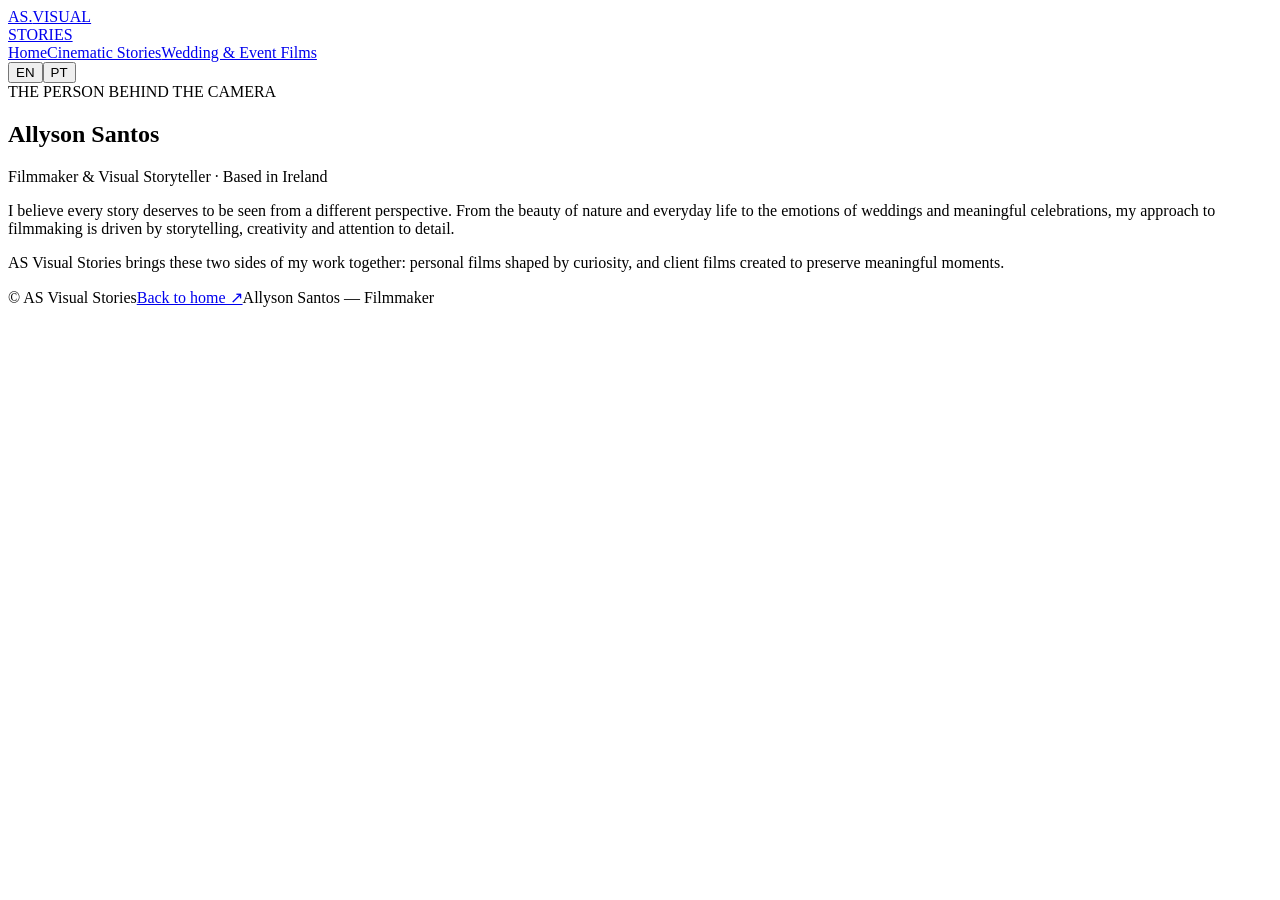
==== about.html @ 9f2755a8 "0.2" ====
<!doctype html><html lang="en"><head><meta charset="utf-8"><meta name="viewport" content="width=device-width,initial-scale=1"><title>About Allyson — AS Visual Stories</title><link rel="stylesheet" href="assets/site.css"></head><body>
<header class="site-header"><a class="brand" href="index.html"><span class="brand-mark">AS.</span><span class="brand-name">VISUAL<br>STORIES</span></a><nav class="nav"><a href="index.html" data-t="home">Home</a><a href="cinematic-stories.html" data-t="cinematic">Cinematic Stories</a><a href="wedding-event-films.html" data-t="weddings">Wedding & Event Films</a><div class="lang-switch"><button data-lang="en" class="active">EN</button><button data-lang="pt">PT</button></div></nav></header>
<main><section class="page-hero"><div><div class="kicker">THE PERSON BEHIND THE CAMERA</div><h1>Allyson Santos</h1><p class="lead">Filmmaker & Visual Storyteller · Based in Ireland</p></div></section><section class="section"><div class="project-intro"><p>I believe every story deserves to be seen from a different perspective. From the beauty of nature and everyday life to the emotions of weddings and meaningful celebrations, my approach to filmmaking is driven by storytelling, creativity and attention to detail.</p><p>AS Visual Stories brings these two sides of my work together: personal films shaped by curiosity, and client films created to preserve meaningful moments.</p></div></section></main><footer class="footer"><span>© <span data-year></span> AS Visual Stories</span><a href="index.html">Back to home ↗</a><span>Allyson Santos — Filmmaker</span></footer><script src="assets/site.js"></script></body></html>
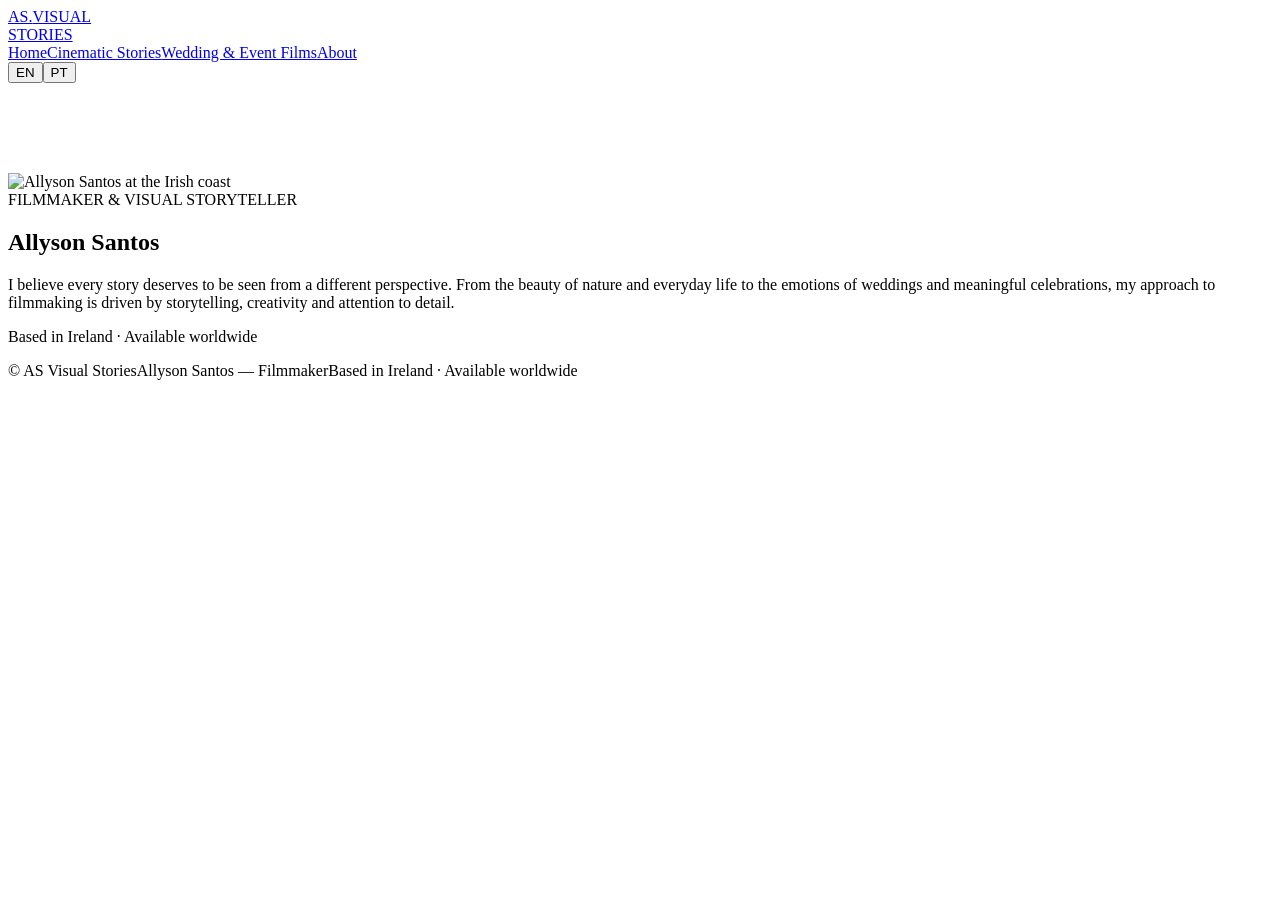
==== commit 98ba1a9d: "Add files via upload" ====
--- a/about.html
+++ b/about.html
@@ -1,3 +1 @@
-<!doctype html><html lang="en"><head><meta charset="utf-8"><meta name="viewport" content="width=device-width,initial-scale=1"><title>About Allyson — AS Visual Stories</title><link rel="stylesheet" href="assets/site.css"></head><body>
-<header class="site-header"><a class="brand" href="index.html"><span class="brand-mark">AS.</span><span class="brand-name">VISUAL<br>STORIES</span></a><nav class="nav"><a href="index.html" data-t="home">Home</a><a href="cinematic-stories.html" data-t="cinematic">Cinematic Stories</a><a href="wedding-event-films.html" data-t="weddings">Wedding & Event Films</a><div class="lang-switch"><button data-lang="en" class="active">EN</button><button data-lang="pt">PT</button></div></nav></header>
-<main><section class="page-hero"><div><div class="kicker">THE PERSON BEHIND THE CAMERA</div><h1>Allyson Santos</h1><p class="lead">Filmmaker & Visual Storyteller · Based in Ireland</p></div></section><section class="section"><div class="project-intro"><p>I believe every story deserves to be seen from a different perspective. From the beauty of nature and everyday life to the emotions of weddings and meaningful celebrations, my approach to filmmaking is driven by storytelling, creativity and attention to detail.</p><p>AS Visual Stories brings these two sides of my work together: personal films shaped by curiosity, and client films created to preserve meaningful moments.</p></div></section></main><footer class="footer"><span>© <span data-year></span> AS Visual Stories</span><a href="index.html">Back to home ↗</a><span>Allyson Santos — Filmmaker</span></footer><script src="assets/site.js"></script></body></html>+<!doctype html><html lang="en"><head><meta charset="utf-8"><meta name="viewport" content="width=device-width,initial-scale=1"><title>About Allyson — AS Visual Stories</title><link rel="stylesheet" href="assets/site.css"></head><body><header class="site-header"><a class="brand" href="index.html"><span class="brand-mark">AS.</span><span class="brand-name">VISUAL<br>STORIES</span></a><nav class="nav"><a href="index.html" data-t="home">Home</a><a href="cinematic-stories.html" data-t="cinematic">Cinematic Stories</a><a href="wedding-event-films.html" data-t="weddings">Wedding & Event Films</a><a href="about.html" data-t="about">About</a><div class="lang-switch"><button data-lang="en" class="active">EN</button><button data-lang="pt">PT</button></div></nav></header><main><section class="section" style="padding-top:90px"><div class="home-about" style="padding:0;background:transparent"><img class="portrait" src="assets/allyson-portrait.jpg" alt="Allyson Santos at the Irish coast"><div class="about-copy"><div class="kicker" data-t="aboutRole">FILMMAKER & VISUAL STORYTELLER</div><h2 data-t="aboutTitle">Allyson Santos</h2><p data-t="aboutText">I believe every story deserves to be seen from a different perspective. From the beauty of nature and everyday life to the emotions of weddings and meaningful celebrations, my approach to filmmaking is driven by storytelling, creativity and attention to detail.</p><p data-t="location">Based in Ireland · Available worldwide</p></div></div></section></main><footer class="footer"><span>© <span data-year></span> AS Visual Stories</span><span>Allyson Santos — Filmmaker</span><span data-t="location">Based in Ireland · Available worldwide</span></footer><script src="assets/site.js"></script></body></html>
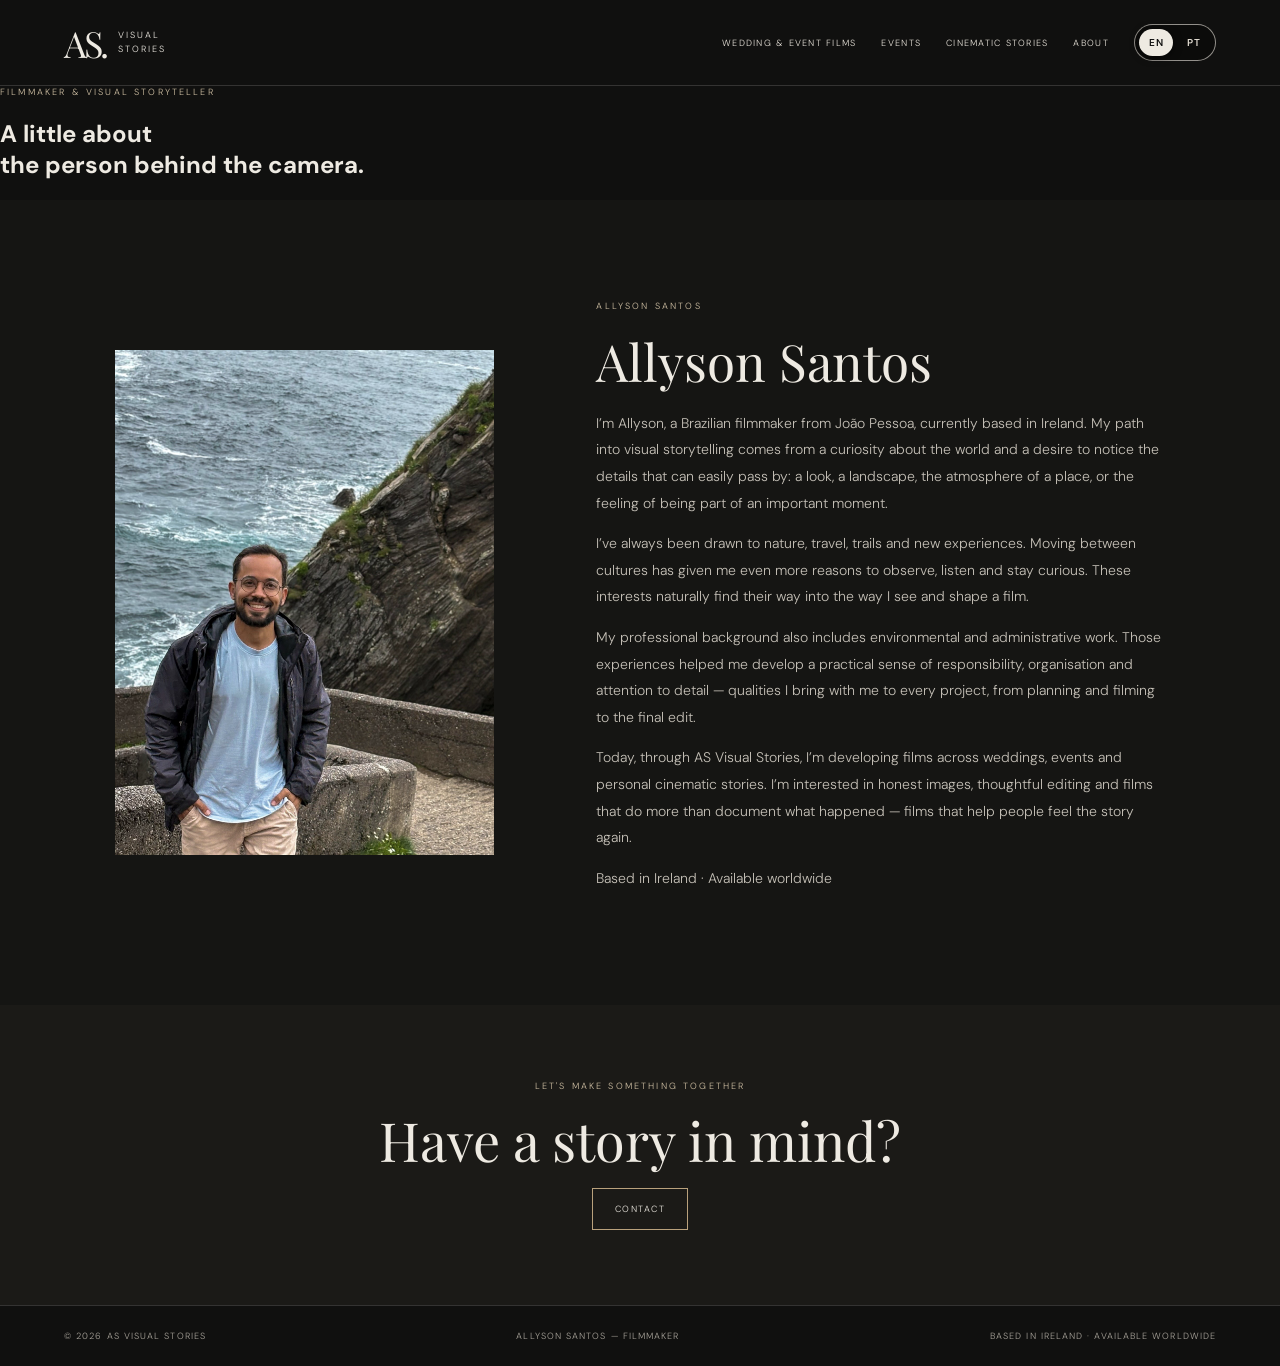
==== commit 057c9941: "V4" ====
--- a/about.html
+++ b/about.html
@@ -1 +1,12 @@
-<!doctype html><html lang="en"><head><meta charset="utf-8"><meta name="viewport" content="width=device-width,initial-scale=1"><title>About Allyson — AS Visual Stories</title><link rel="stylesheet" href="assets/site.css"></head><body><header class="site-header"><a class="brand" href="index.html"><span class="brand-mark">AS.</span><span class="brand-name">VISUAL<br>STORIES</span></a><nav class="nav"><a href="index.html" data-t="home">Home</a><a href="cinematic-stories.html" data-t="cinematic">Cinematic Stories</a><a href="wedding-event-films.html" data-t="weddings">Wedding & Event Films</a><a href="about.html" data-t="about">About</a><div class="lang-switch"><button data-lang="en" class="active">EN</button><button data-lang="pt">PT</button></div></nav></header><main><section class="section" style="padding-top:90px"><div class="home-about" style="padding:0;background:transparent"><img class="portrait" src="assets/allyson-portrait.jpg" alt="Allyson Santos at the Irish coast"><div class="about-copy"><div class="kicker" data-t="aboutRole">FILMMAKER & VISUAL STORYTELLER</div><h2 data-t="aboutTitle">Allyson Santos</h2><p data-t="aboutText">I believe every story deserves to be seen from a different perspective. From the beauty of nature and everyday life to the emotions of weddings and meaningful celebrations, my approach to filmmaking is driven by storytelling, creativity and attention to detail.</p><p data-t="location">Based in Ireland · Available worldwide</p></div></div></section></main><footer class="footer"><span>© <span data-year></span> AS Visual Stories</span><span>Allyson Santos — Filmmaker</span><span data-t="location">Based in Ireland · Available worldwide</span></footer><script src="assets/site.js"></script></body></html>+<!doctype html>
+<html lang="en"><head><meta charset="utf-8"><meta name="viewport" content="width=device-width,initial-scale=1"><title>About Allyson — AS Visual Stories</title><link rel="stylesheet" href="assets/site.css"></head><body>
+<header class="site-header"><a class="brand" href="index.html"><span class="brand-mark">AS.</span><span class="brand-name">VISUAL<br>STORIES</span></a><nav class="nav"><a href="weddings.html" data-t="weddings">Weddings</a><a href="events.html" data-t="events">Events</a><a href="cinematic-stories.html" data-t="cinematic">Cinematic Stories</a><a href="about.html" data-t="about">About</a><div class="lang-switch"><button data-lang="en" class="active">EN</button><button data-lang="pt">PT</button></div></nav></header>
+<main><section class="about-page-hero"><div class="kicker" data-t="aboutRole">FILMMAKER & VISUAL STORYTELLER</div><h1 data-t="aboutHeadline">A little about<br>the person behind the camera.</h1></section>
+<section class="home-about about-main"><img class="portrait" src="assets/allyson-portrait.jpg" alt="Allyson Santos on the coast of Ireland"><div class="about-copy"><div class="kicker">ALLYSON SANTOS</div><h2 data-t="aboutTitle">Stories, places and people.</h2>
+<p data-t="aboutP1">I’m Allyson, a Brazilian filmmaker from João Pessoa, currently based in Ireland. My path into visual storytelling comes from a curiosity about the world and a desire to notice the details that can easily pass by: a look, a landscape, the atmosphere of a place, or the feeling of being part of an important moment.</p>
+<p data-t="aboutP2">I’ve always been drawn to nature, travel, trails and new experiences. Moving between cultures has given me even more reasons to observe, listen and stay curious. These interests naturally find their way into the way I see and shape a film.</p>
+<p data-t="aboutP3">My professional background also includes environmental and administrative work. Those experiences helped me develop a practical sense of responsibility, organisation and attention to detail — qualities I bring with me to every project, from planning and filming to the final edit.</p>
+<p data-t="aboutP4">Today, through AS Visual Stories, I’m developing films across weddings, events and personal cinematic stories. I’m interested in honest images, thoughtful editing and films that do more than document what happened — films that help people feel the story again.</p>
+<p data-t="location">Based in Ireland · Available for projects elsewhere</p></div></section>
+<section class="cta-band"><div class="kicker" data-t="aboutCtaKicker">LET'S MAKE SOMETHING TOGETHER</div><h2 data-t="aboutCtaTitle">Have a story in mind?</h2><a class="button" href="https://www.instagram.com/allysonsantos90/" target="_blank" rel="noopener" data-t="contact">Get in touch ↗</a></section></main>
+<footer class="footer"><span>© <span data-year></span> AS Visual Stories</span><span>Allyson Santos — Filmmaker</span><span data-t="location">Based in Ireland · Available for projects elsewhere</span></footer><script src="assets/site.js"></script></body></html>
--- a/assets/site.css
+++ b/assets/site.css
@@ -0,0 +1,51 @@
+@import url('https://fonts.googleapis.com/css2?family=DM+Sans:wght@300;400;500;600&family=Playfair+Display:ital,wght@0,400;0,500;1,400&display=swap');
+:root{--bg:#10100f;--panel:#191917;--ivory:#eeeae2;--muted:#aaa69e;--gold:#b9a17c;--line:rgba(238,234,226,.16);--serif:'Playfair Display',Georgia,serif;--sans:'DM Sans',Arial,sans-serif}
+*{box-sizing:border-box}html{scroll-behavior:smooth}body{margin:0;background:var(--bg);color:var(--ivory);font-family:var(--sans);font-weight:300}a{color:inherit;text-decoration:none}img{max-width:100%;display:block}button{font:inherit}
+.site-header{min-height:86px;padding:0 5vw;display:flex;align-items:center;justify-content:space-between;border-bottom:1px solid var(--line);position:relative;z-index:10;background:rgba(16,16,15,.96)}
+.site-header.overlay{position:absolute;top:0;left:0;width:100%;background:linear-gradient(180deg,rgba(10,10,9,.68),transparent);border-color:rgba(255,255,255,.2)}
+.brand{display:flex;align-items:center;gap:12px}.brand-mark{font:36px var(--serif);letter-spacing:-3px}.brand-name{font-size:9px;line-height:1.5;letter-spacing:.22em}
+.nav{display:flex;align-items:center;gap:25px}.nav a{font-size:9px;letter-spacing:.14em;text-transform:uppercase;color:#e8e3da}.nav a:hover{color:var(--gold)}
+.lang-switch{display:flex;align-items:center;gap:4px;border:1px solid rgba(238,234,226,.6);border-radius:30px;padding:4px;background:rgba(10,10,9,.8)}
+.lang-switch button{border:0;border-radius:20px;padding:7px 10px;color:#e3ddd3;background:transparent;font-size:10px;font-weight:600;letter-spacing:.08em;cursor:pointer}
+.lang-switch button.active{background:#eeeae2;color:#111;box-shadow:0 1px 9px #0009}
+.hero-split{min-height:100svh;display:grid;grid-template-columns:1fr 1fr;position:relative;overflow:hidden}
+.hero-intro{position:absolute;z-index:3;top:125px;left:50%;transform:translateX(-50%);text-align:center;width:90%;pointer-events:none;text-shadow:0 2px 20px #0008}
+.kicker{font-size:9px;letter-spacing:.24em;text-transform:uppercase;color:#d1c1a5}
+.hero-intro h2{font:italic clamp(21px,2.3vw,31px) var(--serif);margin:12px 0 0}
+.split-panel{min-height:680px;display:flex;align-items:flex-end;position:relative;isolation:isolate;overflow:hidden}
+.split-panel:before{content:"";position:absolute;z-index:-2;inset:0;background-size:cover;background-position:center;transition:transform 1.15s cubic-bezier(.2,.7,.2,1)}
+.split-panel:after{content:"";position:absolute;inset:0;z-index:-1;background:linear-gradient(180deg,#09090930 0%,#09090908 35%,#090909df 100%)}
+.split-panel:hover:before{transform:scale(1.055)}
+.split-nature:before{background-image:url('https://images.unsplash.com/photo-1472396961693-142e6e269027?auto=format&fit=crop&w=1800&q=85')}
+.split-wedding:before{background-image:url('https://images.unsplash.com/photo-1519741497674-611481863552?auto=format&fit=crop&w=1800&q=85')}
+.split-wedding{border-left:1px solid rgba(255,255,255,.3)}
+.split-content{padding:0 5vw 9vh;transition:transform .5s}.split-panel:hover .split-content{transform:translateY(-8px)}
+.split-content h1{font:400 clamp(42px,5.2vw,76px)/.98 var(--serif);letter-spacing:-.04em;margin:17px 0}
+.split-content p{font-size:13px;line-height:1.75;color:#eeeae2d6;max-width:350px;margin:0 0 27px}
+.text-link{display:inline-flex;align-items:center;gap:16px;border-bottom:1px solid #eeeae2a8;padding-bottom:9px;font-size:9px;letter-spacing:.18em;text-transform:uppercase}
+.text-link span:last-child{font-size:18px;color:var(--gold);transition:transform .3s}.text-link:hover span:last-child{transform:translate(5px,-2px)}
+.center-mark{position:absolute;z-index:4;left:50%;top:52%;transform:translate(-50%,-50%);width:72px;height:72px;border:1px solid #ffffff80;border-radius:50%;display:grid;place-items:center;background:#10100f66;backdrop-filter:blur(8px);font:20px var(--serif);pointer-events:none}
+.home-about{padding:100px 9vw;display:grid;grid-template-columns:.8fr 1.2fr;gap:8vw;align-items:center;background:#151513}
+.portrait{width:100%;max-height:570px;object-fit:cover;object-position:center 35%;filter:saturate(.78)}
+.about-copy h2{font:400 clamp(36px,4vw,56px) var(--serif);margin:15px 0}.about-copy p{color:#c5c0b7;font-size:14px;line-height:1.9;max-width:650px}
+.footer{padding:24px 5vw;display:flex;justify-content:space-between;gap:15px;color:#a9a49b;font-size:9px;letter-spacing:.12em;text-transform:uppercase;border-top:1px solid var(--line)}
+.page-hero{min-height:65vh;display:flex;align-items:flex-end;padding:145px 8vw 65px;position:relative;isolation:isolate;background:#171714}
+.page-hero:before{content:"";position:absolute;inset:0;z-index:-2;background-size:cover;background-position:center;opacity:.68}
+.page-hero:after{content:"";position:absolute;inset:0;z-index:-1;background:linear-gradient(180deg,#10100f55,#10100f20 25%,#10100f 100%)}
+.page-hero.wedding-hero:before{background-image:url('https://images.unsplash.com/photo-1519741497674-611481863552?auto=format&fit=crop&w=2000&q=85')}
+.page-hero h1{font:400 clamp(48px,7vw,90px)/.98 var(--serif);letter-spacing:-.04em;margin:15px 0}
+.page-hero .lead{font-size:14px;line-height:1.8;color:#ded9d0;max-width:570px}
+.section{padding:80px 8vw}.section-heading{display:flex;justify-content:space-between;align-items:end;gap:30px;margin-bottom:35px}.section-heading h2{font:400 clamp(30px,4vw,48px) var(--serif);margin:10px 0 0}.section-heading p{max-width:420px;color:var(--muted);font-size:13px;line-height:1.8}
+.service-grid,.project-grid{display:grid;grid-template-columns:repeat(2,1fr);gap:18px}
+.info-card{padding:28px;border:1px solid var(--line);background:#151513}.info-card h3{font:400 25px var(--serif);margin:0 0 12px}.info-card p{color:#bdb8af;font-size:12px;line-height:1.8}
+.project-card{border:1px solid var(--line);background:#151513;overflow:hidden}.project-card h3{font:400 22px var(--serif);margin:17px 18px 6px}.project-card p{margin:0 18px 18px;color:var(--muted);font-size:11px}
+.video-frame{position:relative;width:100%;aspect-ratio:16/9;background:#080808}.video-frame iframe{position:absolute;inset:0;width:100%;height:100%;border:0}
+.project-intro{max-width:760px;color:#c2bdb4;font-size:14px;line-height:1.9}
+.cta-band{padding:75px 8vw;text-align:center;background:#1b1a17}.cta-band h2{font:400 clamp(34px,5vw,54px) var(--serif);margin:12px 0}.cta-band p{color:var(--muted);font-size:13px;margin-bottom:25px}
+.button{display:inline-flex;align-items:center;justify-content:center;gap:12px;padding:14px 22px;border:1px solid var(--gold);color:var(--ivory);font-size:9px;letter-spacing:.17em;text-transform:uppercase;transition:background .25s,color .25s}.button:hover{background:var(--gold);color:#111}
+@media(max-width:760px){.site-header{min-height:76px;padding:0 18px;gap:12px}.brand-mark{font-size:30px}.nav{gap:10px;flex-wrap:wrap;justify-content:flex-end}.nav a{font-size:8px;letter-spacing:.06em}.nav .optional{display:none}.lang-switch{padding:3px}.lang-switch button{padding:6px 8px}
+.hero-split{display:flex;flex-direction:column;min-height:0}.hero-intro{position:relative;top:auto;left:auto;transform:none;width:100%;padding:28px 18px;background:var(--bg)}.hero-intro h2{font-size:23px}.split-panel{min-height:420px;flex:1}.split-wedding{border-left:0;border-top:1px solid #ffffff55}.split-content{padding:0 24px 36px}.split-content h1{font-size:clamp(43px,11vw,58px)}.center-mark{display:none}
+.home-about{padding:65px 24px;grid-template-columns:1fr;gap:30px}.portrait{max-height:500px;object-position:center 30%}.about-copy h2{font-size:39px}
+.footer{padding:19px 20px;flex-wrap:wrap;font-size:8px}.page-hero{min-height:550px;padding:130px 24px 48px}.section{padding:58px 22px}.section-heading{display:block}.section-heading p{margin-top:15px}.service-grid,.project-grid{grid-template-columns:1fr}
+}
+@media(prefers-reduced-motion:reduce){*,*:before,*:after{scroll-behavior:auto!important;transition:none!important}}
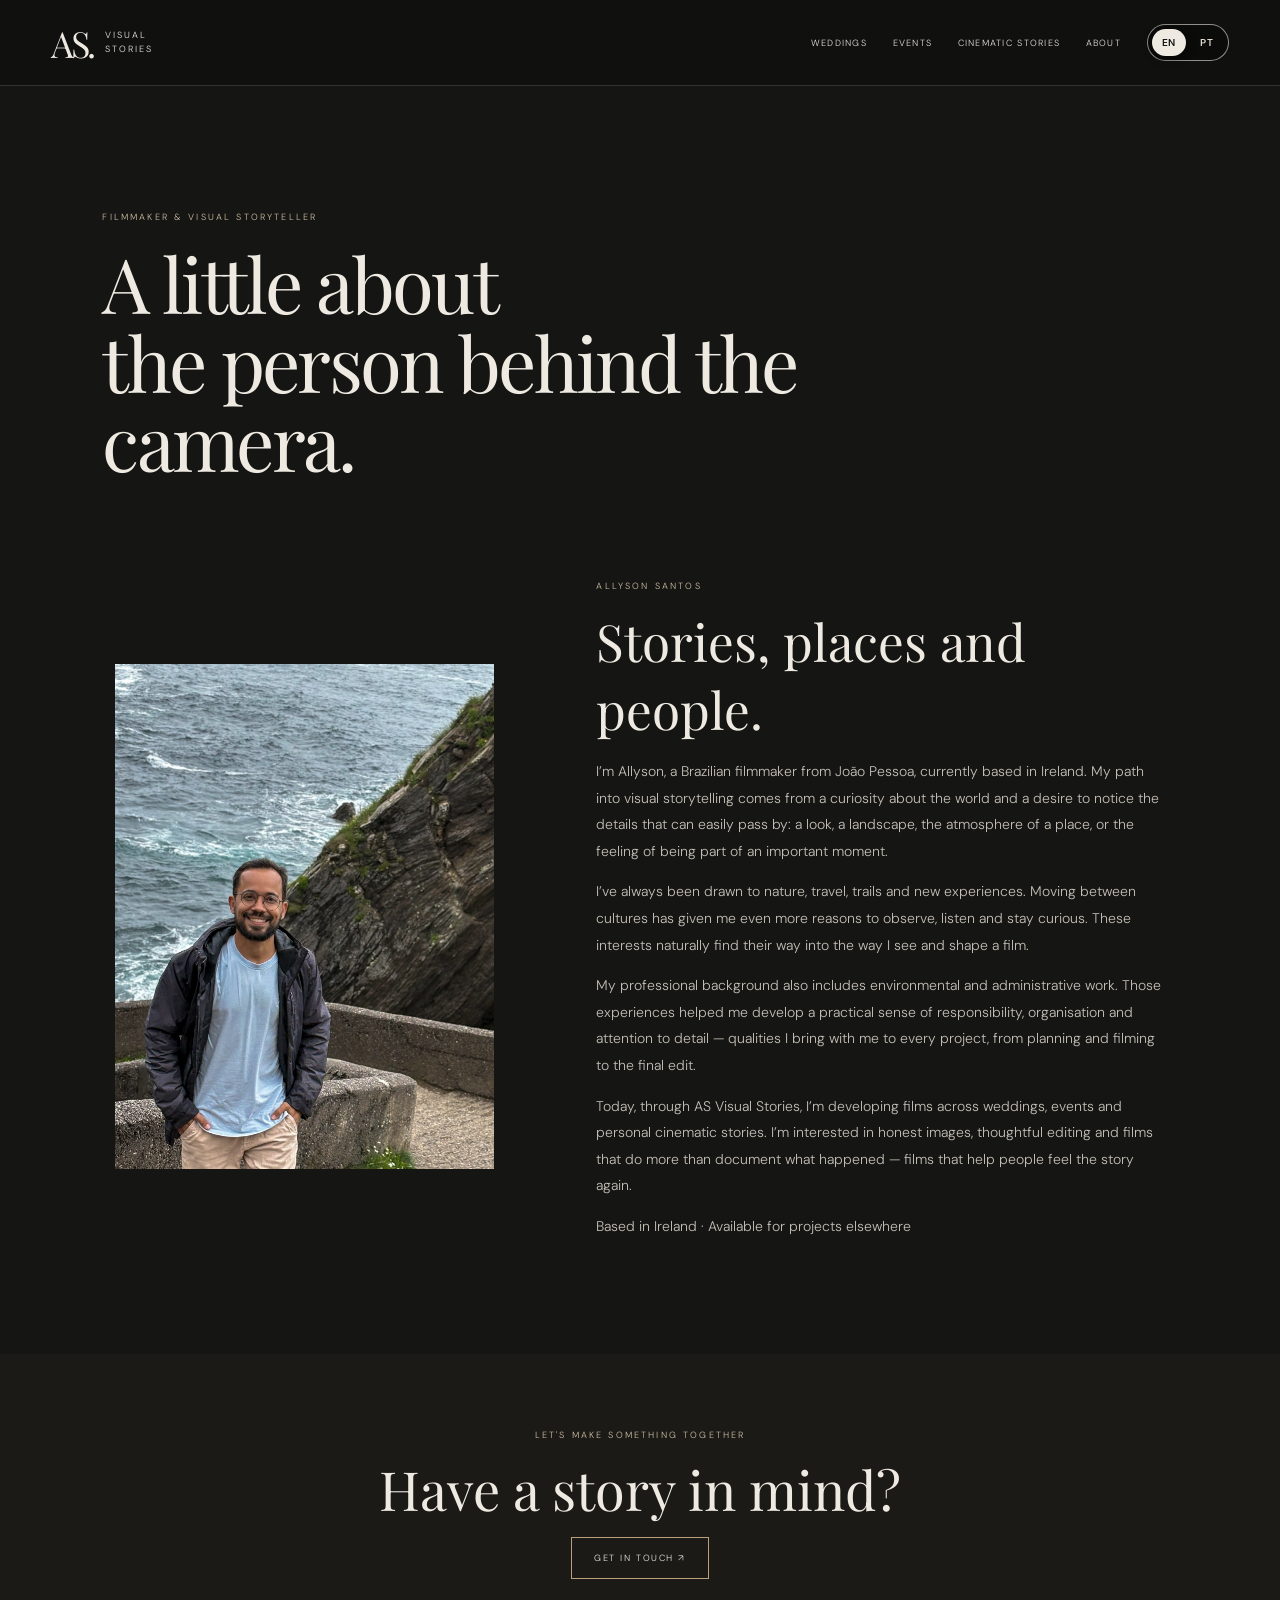
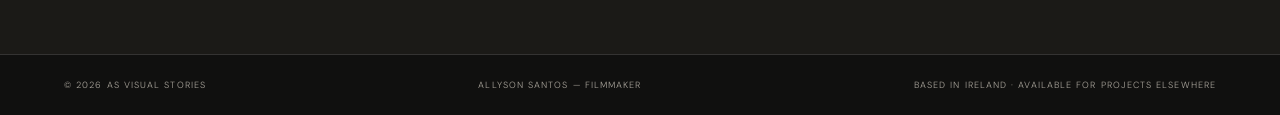
==== commit 8a443e31: "V6" ====
--- a/about.html
+++ b/about.html
@@ -1,6 +1,6 @@
 <!doctype html>
 <html lang="en"><head><meta charset="utf-8"><meta name="viewport" content="width=device-width,initial-scale=1"><title>About Allyson — AS Visual Stories</title><link rel="stylesheet" href="assets/site.css"></head><body>
-<header class="site-header"><a class="brand" href="index.html"><span class="brand-mark">AS.</span><span class="brand-name">VISUAL<br>STORIES</span></a><nav class="nav"><a href="weddings.html" data-t="weddings">Weddings</a><a href="events.html" data-t="events">Events</a><a href="cinematic-stories.html" data-t="cinematic">Cinematic Stories</a><a href="about.html" data-t="about">About</a><div class="lang-switch"><button data-lang="en" class="active">EN</button><button data-lang="pt">PT</button></div></nav></header>
+<header class="site-header"><a class="brand" href="index.html" aria-label="AS Visual Stories home"><span class="brand-mark">AS.</span><span class="brand-name">VISUAL<br>STORIES</span></a><nav class="nav" aria-label="Main navigation"><a href="weddings.html" data-t="weddings">Weddings</a><a href="events.html" data-t="events">Events</a><a href="cinematic-stories.html" data-t="cinematic">Cinematic Stories</a><a href="about.html" data-t="about">About</a><div class="lang-switch" aria-label="Language"><button data-lang="en" class="active" aria-label="English">EN</button><button data-lang="pt" aria-label="Português">PT</button></div></nav></header>
 <main><section class="about-page-hero"><div class="kicker" data-t="aboutRole">FILMMAKER & VISUAL STORYTELLER</div><h1 data-t="aboutHeadline">A little about<br>the person behind the camera.</h1></section>
 <section class="home-about about-main"><img class="portrait" src="assets/allyson-portrait.jpg" alt="Allyson Santos on the coast of Ireland"><div class="about-copy"><div class="kicker">ALLYSON SANTOS</div><h2 data-t="aboutTitle">Stories, places and people.</h2>
 <p data-t="aboutP1">I’m Allyson, a Brazilian filmmaker from João Pessoa, currently based in Ireland. My path into visual storytelling comes from a curiosity about the world and a desire to notice the details that can easily pass by: a look, a landscape, the atmosphere of a place, or the feeling of being part of an important moment.</p>
--- a/assets/site.css
+++ b/assets/site.css
@@ -49,3 +49,61 @@
 .footer{padding:19px 20px;flex-wrap:wrap;font-size:8px}.page-hero{min-height:550px;padding:130px 24px 48px}.section{padding:58px 22px}.section-heading{display:block}.section-heading p{margin-top:15px}.service-grid,.project-grid{grid-template-columns:1fr}
 }
 @media(prefers-reduced-motion:reduce){*,*:before,*:after{scroll-behavior:auto!important;transition:none!important}}
+
+/* AS Visual Stories V4: three creative directions */
+.hero-triple{min-height:100svh;display:grid;grid-template-columns:repeat(3,1fr);position:relative;overflow:hidden}
+.hero-triple .hero-intro{top:118px}
+.triple-panel{min-height:720px;display:flex;align-items:flex-end;position:relative;isolation:isolate;overflow:hidden;border-right:1px solid #ffffff35}
+.triple-panel:last-child{border-right:0}
+.triple-panel:before{content:"";position:absolute;z-index:-2;inset:0;background-size:cover;background-position:center;transition:transform 1.1s cubic-bezier(.2,.7,.2,1)}
+.triple-panel:after{content:"";position:absolute;inset:0;z-index:-1;background:linear-gradient(180deg,#09090950 0%,#09090912 30%,#090909e8 100%)}
+.triple-panel:hover:before{transform:scale(1.055)}
+.triple-wedding:before{background-image:url('https://images.unsplash.com/photo-1519741497674-611481863552?auto=format&fit=crop&w=1200&q=85')}
+.triple-events:before{background-image:url('https://images.unsplash.com/photo-1492684223066-81342ee5ff30?auto=format&fit=crop&w=1200&q=85')}
+.triple-nature:before{background-image:url('https://images.unsplash.com/photo-1472396961693-142e6e269027?auto=format&fit=crop&w=1200&q=85')}
+.triple-panel .split-content{padding:0 2.7vw 7vh}
+.triple-panel .split-content h1{font-size:clamp(34px,4vw,61px)}
+.about-page-hero{padding:125px 8vw 35px;background:#151513}
+.about-page-hero h1{font:400 clamp(42px,6vw,76px)/1.04 var(--serif);letter-spacing:-.035em;margin:20px 0 0;max-width:900px}
+.about-main{padding-top:65px}
+.events-hero:before{background-image:url('https://images.unsplash.com/photo-1492684223066-81342ee5ff30?auto=format&fit=crop&w=2000&q=85')}
+@media(max-width:760px){
+ .hero-triple{display:flex;flex-direction:column;min-height:0}
+ .hero-triple .hero-intro{position:relative;top:auto;left:auto;transform:none;width:100%;padding:28px 18px;background:var(--bg)}
+ .triple-panel{min-height:410px;flex:none;border-right:0;border-bottom:1px solid #ffffff55}
+ .triple-panel .split-content{padding:0 24px 36px}
+ .triple-panel .split-content h1{font-size:clamp(42px,11vw,58px)}
+ .about-page-hero{padding:85px 24px 25px}
+}
+
+/* V5 consistency and layout corrections */
+html,body{width:100%;max-width:100%;overflow-x:hidden}
+.site-header{width:100%;min-width:0;gap:24px;padding-left:clamp(18px,4vw,64px);padding-right:clamp(18px,4vw,64px)}
+.nav{min-width:0;flex-wrap:wrap;justify-content:flex-end;row-gap:10px;column-gap:clamp(12px,2vw,26px)}
+.nav a{white-space:nowrap}
+.hero-triple{width:100%;min-height:calc(100svh - 86px);grid-template-columns:repeat(3,minmax(0,1fr));margin:0}
+.hero-triple .hero-intro{top:112px;left:50%;width:min(90%,900px)}
+.triple-panel{min-width:0;min-height:680px}
+.triple-panel .split-content{max-width:100%;overflow-wrap:anywhere}
+.triple-panel .split-content p{max-width:34ch}
+.home-about,.section,.page-hero,.cta-band{min-width:0;max-width:100%}
+.about-copy{min-width:0}
+@media(max-width:900px){
+ .site-header{align-items:flex-start;padding-top:14px;padding-bottom:14px;gap:14px}
+ .nav{max-width:75%;gap:9px 14px}
+ .nav a{font-size:8px}
+}
+@media(max-width:760px){
+ .site-header{align-items:center;flex-wrap:wrap}
+ .nav{max-width:100%;width:100%;justify-content:flex-start;gap:12px 16px}
+ .hero-triple{min-height:0}
+ .triple-panel{min-height:430px}
+ .hero-triple .hero-intro{width:100%}
+}
+@media(max-width:420px){
+ .brand-mark{font-size:27px}
+ .brand-name{font-size:8px}
+ .nav{gap:10px 12px}
+ .nav a{font-size:7px}
+ .lang-switch button{padding:5px 7px}
+}
